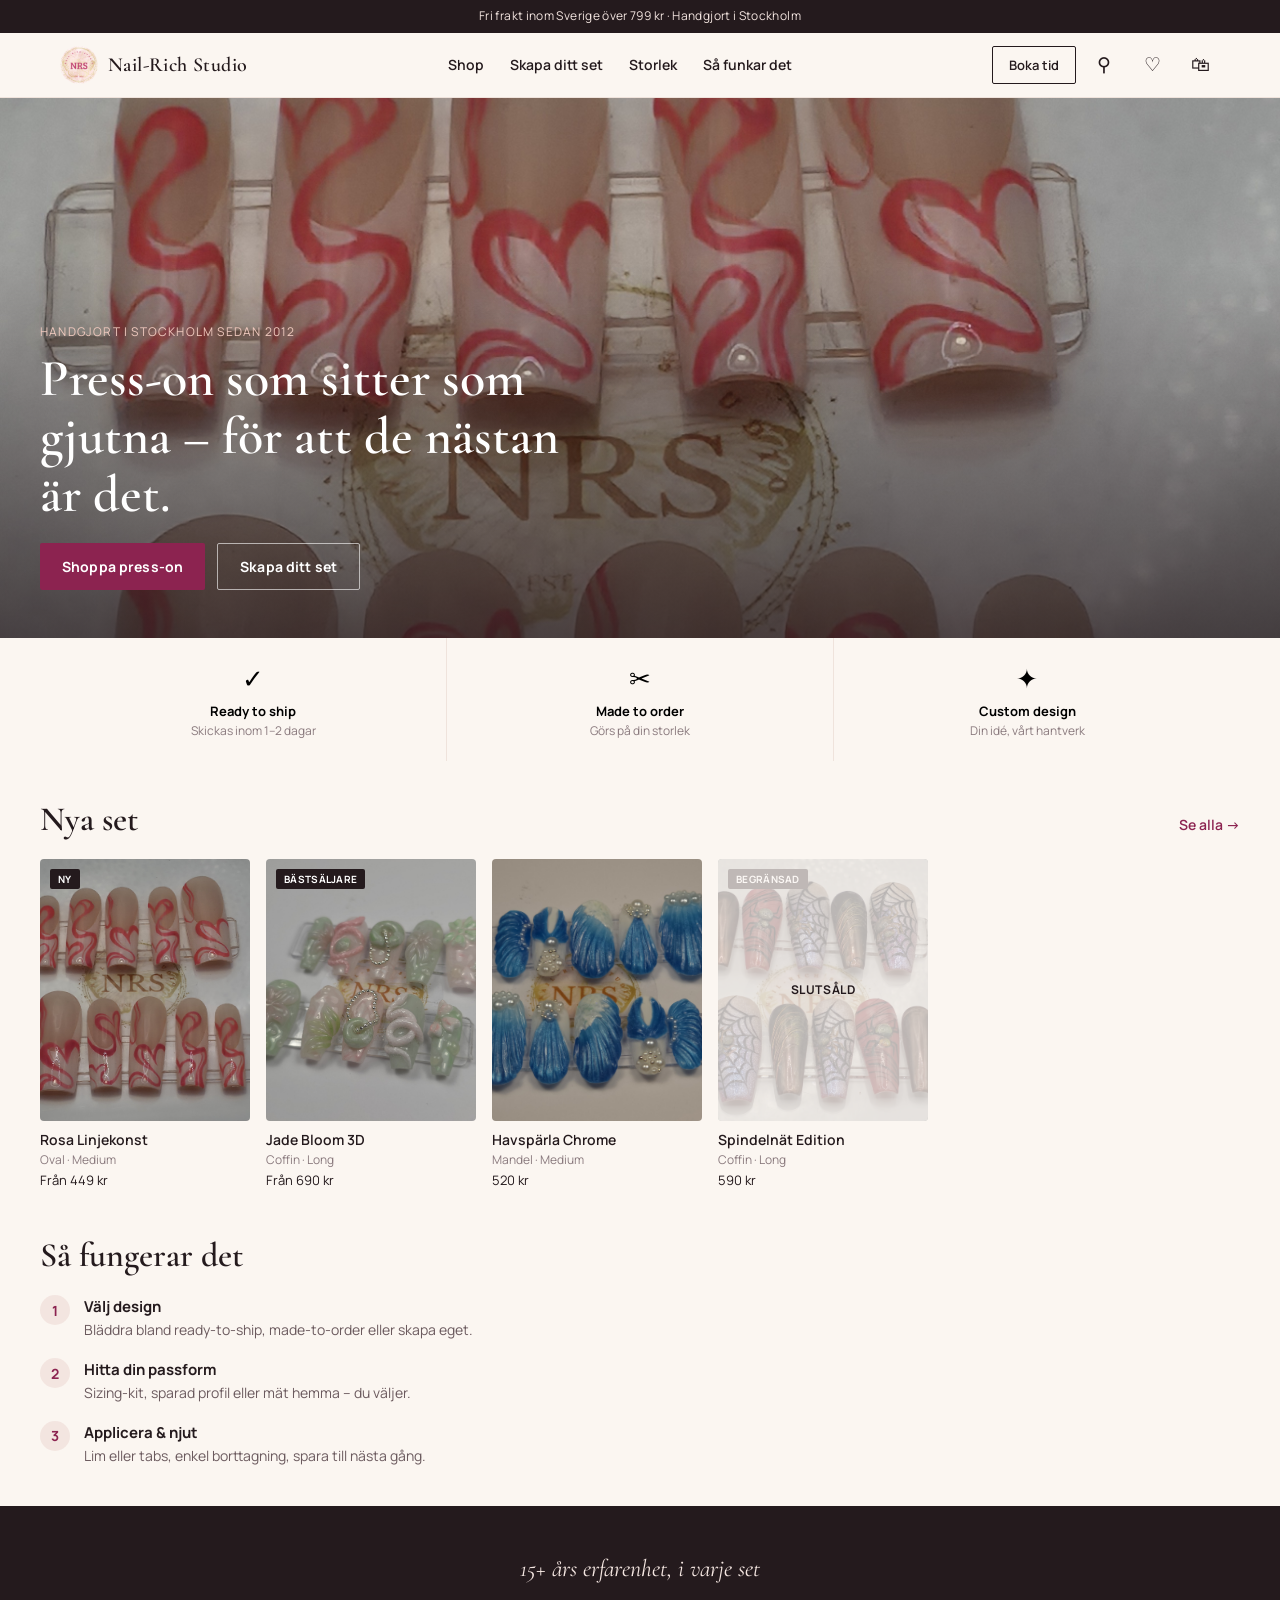
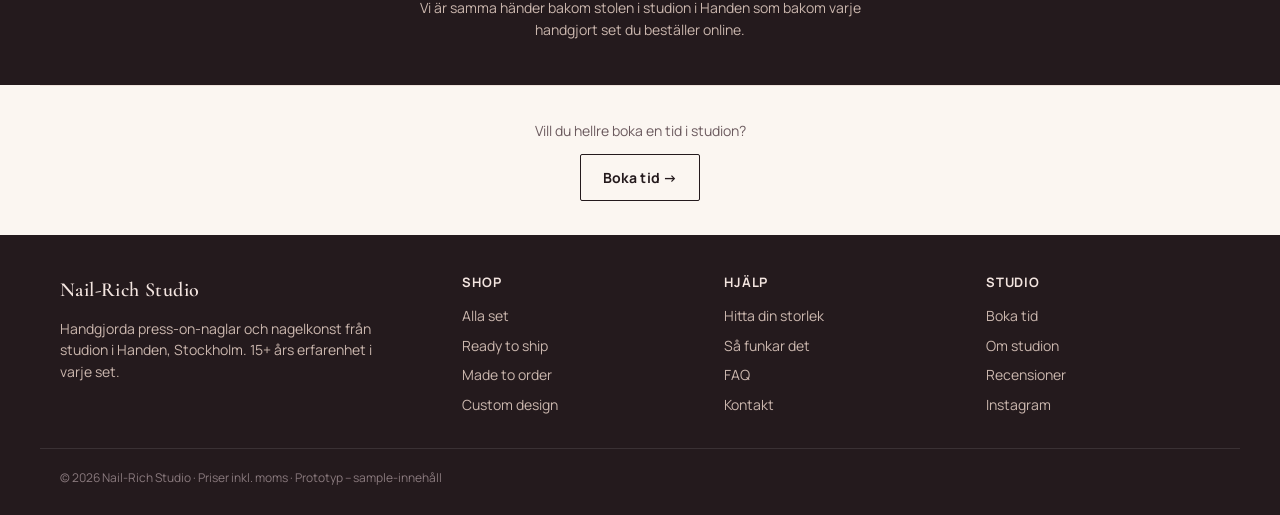
==== nailrichsite/site/index.html @ 7fcde363 "Add files via upload" ====
<!DOCTYPE html>
<html lang="sv">
<head>
<meta charset="utf-8">
<meta name="viewport" content="width=device-width, initial-scale=1">
<title>Nail-Rich Studio – Handgjorda press-on-naglar</title>
<meta name="description" content="Handgjorda press-on-naglar från Nail-Rich Studio i Stockholm. Ready to ship, made to order och custom design – med guidad storleksresa.">
<link rel="preconnect" href="https://fonts.googleapis.com">
<link rel="preconnect" href="https://fonts.gstatic.com" crossorigin>
<link href="https://fonts.googleapis.com/css2?family=Cormorant+Garamond:ital,wght@0,500;0,600;0,700;1,500&family=Manrope:wght@400;500;600;700;800&display=swap" rel="stylesheet">
<link rel="stylesheet" href="css/styles.css">
<link rel="icon" href="assets/logo.png">
</head>
<body>

<div class="announce">Fri frakt inom Sverige över 799 kr · Handgjort i Stockholm</div>

<header class="site-header">
  <div class="header-inner">
    <button class="brand" data-nav="home" aria-label="Till startsidan">
      <img src="assets/logo.png" alt="Nail-Rich Studio">
      <span class="brand-name">Nail&#8209;Rich Studio</span>
    </button>
    <nav class="main-nav" aria-label="Huvudmeny">
      <a href="#" data-nav="shop">Shop</a>
      <a href="#" data-nav="custom">Skapa ditt set</a>
      <a href="#" data-nav="sizing">Storlek</a>
      <a href="#" data-nav="home" data-scroll="how">Så funkar det</a>
    </nav>
    <div class="header-actions">
      <button class="book-link" type="button">Boka tid</button>
      <button class="icon-btn" data-nav="shop" aria-label="Sök">&#9906;</button>
      <button class="icon-btn" aria-label="Favoriter">&#9825;</button>
      <button class="icon-btn" id="cart-btn" aria-label="Kundvagn">
        &#128717;
        <span class="cart-count hidden" id="cart-count">0</span>
      </button>
    </div>
  </div>
</header>

<main id="app">

  <!-- HOME -->
  <section class="screen" id="screen-home">
    <div class="hero">
      <img src="assets/sample6.jpg" alt="Handmålade press-on-naglar med rosa linjekonst">
      <div class="hero-overlay"></div>
      <div class="hero-content">
        <div class="hero-eyebrow">Handgjort i Stockholm sedan 2012</div>
        <h1 class="hero-title">Press-on som sitter som gjutna – för att de nästan är det.</h1>
        <div class="hero-cta">
          <button class="btn btn-primary" data-nav="shop">Shoppa press-on</button>
          <button class="btn btn-ghost-light" data-nav="custom">Skapa ditt set</button>
        </div>
      </div>
    </div>

    <div class="wrap">
      <div class="type-tiles" style="margin-top:0;">
        <button class="type-tile" data-shop-type="ready">
          <div class="glyph">&#10003;</div>
          <div class="t-title">Ready to ship</div>
          <div class="t-sub">Skickas inom 1–2 dagar</div>
        </button>
        <button class="type-tile" data-shop-type="made">
          <div class="glyph">&#9986;</div>
          <div class="t-title">Made to order</div>
          <div class="t-sub">Görs på din storlek</div>
        </button>
        <button class="type-tile" data-nav="custom">
          <div class="glyph">&#10022;</div>
          <div class="t-title">Custom design</div>
          <div class="t-sub">Din idé, vårt hantverk</div>
        </button>
      </div>
    </div>

    <div class="wrap section">
      <div class="section-head">
        <h2 class="section-title">Nya set</h2>
        <button class="link-more" data-nav="shop">Se alla →</button>
      </div>
      <div class="product-scroll" id="featured-list"></div>
    </div>

    <div class="wrap section" id="how" style="padding-top:0;">
      <h2 class="section-title" style="margin-bottom:20px;">Så fungerar det</h2>
      <div class="steps">
        <div class="step"><div class="num">1</div><div><div class="s-title">Välj design</div><div class="s-body">Bläddra bland ready-to-ship, made-to-order eller skapa eget.</div></div></div>
        <div class="step"><div class="num">2</div><div><div class="s-title">Hitta din passform</div><div class="s-body">Sizing-kit, sparad profil eller mät hemma – du väljer.</div></div></div>
        <div class="step"><div class="num">3</div><div><div class="s-title">Applicera &amp; njut</div><div class="s-body">Lim eller tabs, enkel borttagning, spara till nästa gång.</div></div></div>
      </div>
    </div>

    <div class="band">
      <div class="quote">15+ års erfarenhet, i varje set</div>
      <div class="quote-sub">Vi är samma händer bakom stolen i studion i Handen som bakom varje handgjort set du beställer online.</div>
    </div>

    <div class="wrap book-band">
      <p>Vill du hellre boka en tid i studion?</p>
      <button class="btn btn-ghost">Boka tid →</button>
    </div>
  </section>

  <!-- SHOP -->
  <section class="screen hidden" id="screen-shop">
    <div class="wrap section" style="padding-top:24px;">
      <div class="back-row">
        <button class="back-btn" data-nav="home" aria-label="Tillbaka">←</button>
        <h1 class="page-title">Shop</h1>
      </div>
      <div class="filter-row" id="filter-row" role="group" aria-label="Filtrera efter produkttyp"></div>
      <div class="result-count" id="result-count"></div>
      <div class="product-grid" id="shop-list"></div>
      <div class="hidden" id="no-results" style="text-align:center; padding:48px 20px; color:#6b5a5e; font-size:14px;">
        Inga set matchar just nu.<br>
        <button class="link-more" id="clear-filters" style="margin-top:8px;">Rensa filter</button>
      </div>
    </div>
  </section>

  <!-- PRODUCT -->
  <section class="screen hidden" id="screen-product">
    <div class="pdp">
      <div class="pdp-media">
        <img id="pdp-img" src="" alt="">
        <button class="pdp-back" data-back-product aria-label="Tillbaka">←</button>
        <span class="badge pdp-badge hidden" id="pdp-badge"></span>
      </div>
      <div class="pdp-body">
        <div class="pdp-type" id="pdp-type"></div>
        <h1 class="pdp-title" id="pdp-title"></h1>
        <div class="pdp-price-row">
          <span class="pdp-price" id="pdp-price"></span>
          <span class="pdp-price-note">inkl. moms · pris exempel</span>
        </div>
        <p class="pdp-desc" id="pdp-desc"></p>

        <div class="config-group">
          <div class="config-label"><span>Form</span><span class="val" id="shape-val"></span></div>
          <div class="shape-opts" id="shape-opts" role="group" aria-label="Välj form"></div>
        </div>

        <div class="config-group">
          <div class="config-label"><span>Längd</span><span class="val" id="length-val"></span></div>
          <div class="length-opts" id="length-opts" role="group" aria-label="Välj längd"></div>
        </div>

        <div class="size-box">
          <div class="size-box-head">
            <span class="lbl">Storlek</span>
            <button class="size-help-link" data-nav="sizing">Jag vet inte min storlek →</button>
          </div>
          <div id="size-info"></div>
        </div>

        <div id="accordions"></div>

        <div class="pdp-add-inline" style="margin-top:24px; align-items:center; gap:16px;">
          <div class="sb-info">
            <div class="sb-price" id="pdp-inline-price"></div>
            <div class="sb-note" id="pdp-inline-note"></div>
          </div>
          <button class="btn btn-primary" data-add-cart>Lägg i kundvagn</button>
        </div>
      </div>
    </div>
    <div class="sticky-bar">
      <div class="sb-info">
        <div class="sb-price" id="pdp-sticky-price"></div>
        <div class="sb-note" id="pdp-sticky-note"></div>
      </div>
      <button class="btn btn-primary" data-add-cart>Lägg i kundvagn</button>
    </div>
  </section>

  <!-- SIZING -->
  <section class="screen hidden" id="screen-sizing">
    <div class="wrap section" style="padding-top:24px; max-width:720px;">
      <div class="back-row">
        <button class="back-btn" data-back-sizing aria-label="Tillbaka">←</button>
        <h1 class="page-title">Hitta din storlek</h1>
      </div>
      <p class="sizing-intro">Rätt storlek är det viktigaste för att ditt set ska kännas och sitta perfekt. Välj det sätt som passar dig.</p>

      <button class="method-card recommended" data-method="kit" aria-pressed="false">
        <div class="method-head">
          <div>
            <div class="method-tag">Rekommenderas</div>
            <div class="method-title">Beställ en sizing-kit</div>
          </div>
          <div class="method-price">149 kr*</div>
        </div>
        <div class="method-body">Provtips i alla storlekar hemskickade. Mest träffsäkra sättet, särskilt vid din första beställning.</div>
        <div class="method-note">*Pris exempel, väntar bekräftelse</div>
      </button>

      <button class="method-card" data-method="measure" aria-pressed="false">
        <div class="method-title">Mät hemma</div>
        <div class="method-body">Mät bredaste punkten på alla tio naglar med en tumstocksremsa. Något mindre exakt än en sizing-kit, men fungerar bra med noggrann mätning.</div>
      </button>

      <button class="method-card" data-method="profile" aria-pressed="false">
        <div class="method-title">Använd sparad profil</div>
        <div class="method-body">Har du handlat hos oss förut? Välj en tidigare sparad nagelprofil.</div>
      </button>

      <div id="sizing-panel"></div>
    </div>
  </section>

  <!-- CUSTOM -->
  <section class="screen hidden" id="screen-custom">
    <div class="wrap section" style="padding-top:24px; max-width:720px;">
      <div class="back-row">
        <button class="back-btn" data-nav="home" aria-label="Tillbaka">←</button>
        <h1 class="page-title">Skapa ditt set</h1>
      </div>
      <p class="custom-intro">Har du en idé, en bild eller ett tillfälle i åtanke? Berätta för oss så designar vi ett unikt Nail‑Rich Studio-set utifrån din inspiration – aldrig en direkt kopia av någon annans konstverk.</p>
      <div class="info-box">Riktpris: 450–1200 kr beroende på komplexitet*. Produktionstid: 2–4 veckor*.<br><span class="small">*Exempel, väntar bekräftelse från studion.</span></div>
      <div class="upload-zone">📎 Ladda upp inspirationsbilder (dra hit eller välj fil)</div>
      <button class="btn btn-primary btn-block">Starta din förfrågan</button>
    </div>
  </section>

  <!-- CONFIRMATION -->
  <section class="screen hidden" id="screen-confirmation">
    <div class="confirm-screen">
      <div class="confirm-icon">✓</div>
      <h1 class="section-title" style="font-size:32px;">Tack för din beställning!</h1>
      <div class="confirm-order">Ordernummer <strong>#NRS-10482</strong></div>
      <div class="confirm-note">Din sizing-kit skickas inom 1–2 dagar. När du mätt klart loggar du in och sparar din nagelprofil – då slutför vi din beställning direkt utan att du behöver välja om.</div>
      <button class="btn btn-primary" data-nav="home">Till startsidan</button>
    </div>
  </section>

</main>

<footer class="site-footer">
  <div class="wrap footer-grid">
    <div class="footer-col footer-brand">
      <span class="brand-name">Nail‑Rich Studio</span>
      <p>Handgjorda press-on-naglar och nagelkonst från studion i Handen, Stockholm. 15+ års erfarenhet i varje set.</p>
    </div>
    <div class="footer-col">
      <h4>Shop</h4>
      <a href="#" data-nav="shop">Alla set</a>
      <a href="#" data-shop-type="ready">Ready to ship</a>
      <a href="#" data-shop-type="made">Made to order</a>
      <a href="#" data-nav="custom">Custom design</a>
    </div>
    <div class="footer-col">
      <h4>Hjälp</h4>
      <a href="#" data-nav="sizing">Hitta din storlek</a>
      <a href="#" data-nav="home" data-scroll="how">Så funkar det</a>
      <a href="#">FAQ</a>
      <a href="#">Kontakt</a>
    </div>
    <div class="footer-col">
      <h4>Studio</h4>
      <a href="#">Boka tid</a>
      <a href="#">Om studion</a>
      <a href="#">Recensioner</a>
      <a href="#">Instagram</a>
    </div>
  </div>
  <div class="wrap footer-bottom">
    © 2026 Nail‑Rich Studio · Priser inkl. moms · Prototyp – sample-innehåll
  </div>
</footer>

<!-- Cart drawer -->
<div id="cart-root"></div>

<!-- Checkout -->
<div id="checkout-root"></div>

<script src="js/app.js"></script>
</body>
</html>
---- nailrichsite/site/css/styles.css ----
:root {
  --ink: #241A1D;
  --ivory: #FBF6F1;
  --canvas: #EFE3DC;
  --shell: #F3E5E0;
  --cerise: #8C2350;
  --cerise-dark: #6E1B3F;
  --brass: #A9895C;
  --success: #2F6B55;
  --success-bg: #E4EEE8;
  --warning: #7A4B2A;
  --error: #A43838;
  --border: #EFE3DC;
  --border-strong: #E7D4CC;
  --muted: #8a7a7e;
  --text-soft: #4a3d40;
  --disabled: #D8C3B8;

  --font-display: 'Cormorant Garamond', Georgia, 'Times New Roman', serif;
  --font-ui: 'Manrope', -apple-system, BlinkMacSystemFont, 'Segoe UI', sans-serif;

  --wrap: 1200px;
  --radius-sm: 2px;
  --radius: 6px;
  --shadow-card: 0 4px 18px rgba(36, 26, 29, 0.08);
  --shadow-lg: 0 30px 60px rgba(36, 26, 29, 0.25);
}

* { box-sizing: border-box; }

html { scroll-behavior: smooth; }

body {
  margin: 0;
  background: var(--ivory);
  color: var(--ink);
  font-family: var(--font-ui);
  font-size: 16px;
  line-height: 1.55;
  -webkit-font-smoothing: antialiased;
}

img { max-width: 100%; display: block; }

h1, h2, h3, h4 {
  font-family: var(--font-display);
  font-weight: 600;
  color: var(--ink);
  margin: 0;
  line-height: 1.12;
}

a { color: var(--cerise); text-decoration: none; }
a:hover { color: var(--cerise-dark); }

button { font-family: var(--font-ui); cursor: pointer; }

:focus-visible {
  outline: 3px solid var(--cerise);
  outline-offset: 2px;
  border-radius: 3px;
}

.wrap { max-width: var(--wrap); margin: 0 auto; padding: 0 20px; }

.hidden { display: none !important; }

.sr-only {
  position: absolute; width: 1px; height: 1px; padding: 0; margin: -1px;
  overflow: hidden; clip: rect(0,0,0,0); white-space: nowrap; border: 0;
}

/* ---------- Buttons ---------- */
.btn {
  display: inline-flex; align-items: center; justify-content: center; gap: 8px;
  border: none; border-radius: var(--radius-sm);
  font-weight: 700; font-size: 14px; letter-spacing: .01em;
  padding: 13px 22px; transition: background .15s ease, color .15s ease, border-color .15s ease;
  min-height: 44px;
}
.btn-primary { background: var(--cerise); color: #fff; }
.btn-primary:hover { background: var(--cerise-dark); }
.btn-primary:disabled { background: var(--disabled); cursor: not-allowed; }
.btn-ghost { background: transparent; color: var(--ink); border: 1px solid var(--ink); }
.btn-ghost:hover { background: var(--ink); color: var(--ivory); }
.btn-ghost-light { background: transparent; color: #fff; border: 1px solid rgba(255,255,255,.6); }
.btn-ghost-light:hover { background: rgba(255,255,255,.14); }
.btn-block { width: 100%; }

/* ---------- Announcement + Header ---------- */
.announce {
  background: var(--ink); color: #F3E5E0; font-size: 12px;
  text-align: center; padding: 7px 16px; letter-spacing: .03em;
}

.site-header {
  position: sticky; top: 0; z-index: 40;
  background: var(--ivory); border-bottom: 1px solid var(--border);
}
.header-inner {
  display: flex; align-items: center; justify-content: space-between;
  padding: 12px 20px; max-width: var(--wrap); margin: 0 auto; gap: 16px;
}
.brand { display: flex; align-items: center; gap: 10px; cursor: pointer; background: none; border: none; padding: 0; }
.brand img { width: 38px; height: 38px; border-radius: 50%; object-fit: cover; }
.brand-name {
  font-family: var(--font-display); font-weight: 600; font-size: 20px;
  color: var(--ink); letter-spacing: .02em; white-space: nowrap;
}
.main-nav { display: none; gap: 26px; }
.main-nav a { color: var(--ink); font-size: 14px; font-weight: 600; }
.main-nav a:hover { color: var(--cerise); }
.header-actions { display: flex; align-items: center; gap: 8px; }
.icon-btn {
  background: none; border: none; padding: 8px; font-size: 19px; line-height: 1;
  color: var(--ink); position: relative; border-radius: 50%; min-width: 40px; min-height: 40px;
}
.icon-btn:hover { background: var(--shell); }
.cart-count {
  position: absolute; top: 2px; right: 2px; background: var(--cerise); color: #fff;
  font-size: 10px; font-weight: 700; border-radius: 50%; width: 17px; height: 17px;
  display: flex; align-items: center; justify-content: center;
}
.book-link {
  display: none; border: 1px solid var(--ink); color: var(--ink);
  background: transparent; padding: 9px 16px; font-size: 13px; font-weight: 600;
  border-radius: var(--radius-sm);
}
.book-link:hover { background: var(--ink); color: var(--ivory); }

/* ---------- Screen scaffolding ---------- */
.screen { animation: fade .3s ease; }
@keyframes fade { from { opacity: 0; transform: translateY(6px); } to { opacity: 1; transform: translateY(0); } }
@media (prefers-reduced-motion: reduce) {
  .screen { animation: none; }
  html { scroll-behavior: auto; }
}

.back-row { display: flex; align-items: center; gap: 10px; margin-bottom: 16px; }
.back-btn {
  background: none; border: none; font-size: 20px; padding: 6px 8px;
  color: var(--ink); border-radius: 50%; line-height: 1;
}
.back-btn:hover { background: var(--shell); }
.page-title { font-size: 30px; }
.section-title { font-size: 28px; }

/* ---------- Hero ---------- */
.hero {
  position: relative; overflow: hidden; border-radius: 0;
  min-height: 460px; display: flex;
}
.hero img { position: absolute; inset: 0; width: 100%; height: 100%; object-fit: cover; object-position: 60% 30%; }
.hero-overlay { position: absolute; inset: 0; background: linear-gradient(180deg, rgba(36,26,29,0) 30%, rgba(36,26,29,.7) 100%); }
.hero-content { position: relative; align-self: flex-end; padding: 32px 24px; color: #fff; max-width: 640px; z-index: 2; }
.hero-eyebrow { font-size: 12px; letter-spacing: .1em; text-transform: uppercase; color: #EFC9BE; margin-bottom: 8px; }
.hero-title { font-size: 36px; color: #fff; margin: 0 0 18px; }
.hero-cta { display: flex; gap: 12px; flex-wrap: wrap; }

/* ---------- Type tiles ---------- */
.type-tiles {
  display: grid; grid-template-columns: repeat(3, 1fr); gap: 1px;
  background: var(--border); margin: 0;
}
.type-tile { background: var(--ivory); padding: 22px 12px; text-align: center; border: none; cursor: pointer; }
.type-tile:hover { background: var(--shell); }
.type-tile .glyph { font-size: 26px; }
.type-tile .t-title { font-size: 13px; font-weight: 700; margin-top: 6px; }
.type-tile .t-sub { font-size: 12px; color: var(--muted); margin-top: 2px; }

/* ---------- Sections ---------- */
.section { padding: 40px 0; }
.section-head { display: flex; align-items: baseline; justify-content: space-between; margin-bottom: 20px; gap: 12px; }
.link-more { font-size: 14px; font-weight: 600; color: var(--cerise); background: none; border: none; padding: 0; }

/* ---------- Product grid + cards ---------- */
.product-scroll { display: flex; gap: 16px; overflow-x: auto; padding-bottom: 8px; scroll-snap-type: x mandatory; }
.product-scroll .product-card { flex: 0 0 170px; scroll-snap-align: start; }

.product-grid { display: grid; grid-template-columns: repeat(2, 1fr); gap: 18px; }

.product-card { cursor: pointer; text-align: left; background: none; border: none; padding: 0; width: 100%; font-family: var(--font-ui); }
.product-card .media { position: relative; border-radius: 4px; overflow: hidden; background: var(--shell); aspect-ratio: 4 / 5; }
.product-card .media img { width: 100%; height: 100%; object-fit: cover; transition: transform .4s ease; }
.product-card:hover .media img { transform: scale(1.04); }
.badge {
  position: absolute; top: 10px; left: 10px; background: var(--ink); color: #fff;
  font-size: 10px; padding: 3px 8px; border-radius: var(--radius-sm); letter-spacing: .03em; text-transform: uppercase; font-weight: 700;
}
.sold-overlay {
  position: absolute; inset: 0; background: rgba(251,246,241,.72);
  display: flex; align-items: center; justify-content: center;
}
.sold-overlay span { font-size: 12px; font-weight: 700; letter-spacing: .05em; text-transform: uppercase; color: var(--ink); }
.product-card .p-title { font-size: 14px; font-weight: 600; margin-top: 10px; color: var(--ink); line-height: 1.3; }
.product-card .p-meta { font-size: 12px; color: var(--muted); margin-top: 2px; }
.product-card .p-price { font-size: 13px; color: var(--ink); margin-top: 3px; }

/* ---------- Filters ---------- */
.filter-row { display: flex; gap: 10px; overflow-x: auto; margin-bottom: 16px; padding-bottom: 4px; flex-wrap: wrap; }
.chip {
  flex: 0 0 auto; white-space: nowrap; font-size: 13px; padding: 8px 15px;
  border-radius: 20px; cursor: pointer; font-weight: 600;
  background: var(--shell); color: var(--ink); border: 1px solid var(--border-strong);
}
.chip[aria-pressed="true"] { background: var(--cerise); color: #fff; border-color: var(--cerise); }
.result-count { font-size: 13px; color: var(--muted); margin-bottom: 14px; }

/* ---------- "Så fungerar det" ---------- */
.steps { display: flex; flex-direction: column; gap: 18px; max-width: 640px; }
.step { display: flex; gap: 14px; align-items: flex-start; }
.step .num {
  width: 30px; height: 30px; border-radius: 50%; background: var(--shell); color: var(--cerise);
  font-weight: 700; font-size: 14px; display: flex; align-items: center; justify-content: center; flex-shrink: 0;
}
.step .s-title { font-weight: 700; font-size: 15px; }
.step .s-body { font-size: 14px; color: #6b5a5e; }

/* ---------- Editorial band ---------- */
.band { background: var(--ink); color: #F3E5E0; padding: 44px 20px; text-align: center; }
.band .quote { font-family: var(--font-display); font-style: italic; font-size: 24px; margin-bottom: 10px; }
.band .quote-sub { font-size: 14px; color: #cbb7ae; max-width: 460px; margin: 0 auto; }

.book-band { padding: 34px 0; text-align: center; border-top: 1px solid var(--border); }
.book-band p { font-size: 14px; color: #6b5a5e; margin: 0 0 12px; }

/* ---------- Product detail ---------- */
.pdp { display: grid; grid-template-columns: 1fr; gap: 0; }
.pdp-media { position: relative; }
.pdp-media img { width: 100%; aspect-ratio: 4 / 3.4; object-fit: cover; }
.pdp-back {
  position: absolute; top: 16px; left: 16px; background: rgba(251,246,241,.92);
  width: 40px; height: 40px; border-radius: 50%; border: none; font-size: 18px;
  display: flex; align-items: center; justify-content: center;
}
.pdp-badge { position: absolute; top: auto; bottom: 16px; left: 16px; }
.pdp-body { padding: 24px 20px 120px; max-width: 640px; }
.pdp-type { font-size: 11px; letter-spacing: .05em; text-transform: uppercase; color: var(--brass); font-weight: 700; }
.pdp-title { font-size: 30px; margin: 8px 0 6px; }
.pdp-price-row { display: flex; align-items: baseline; gap: 8px; margin-bottom: 12px; }
.pdp-price { font-size: 22px; font-weight: 700; }
.pdp-price-note { font-size: 12px; color: var(--muted); }
.pdp-desc { font-size: 15px; color: var(--text-soft); line-height: 1.65; margin: 0 0 22px; }

.config-group { margin-bottom: 20px; }
.config-label { font-size: 12px; font-weight: 700; margin-bottom: 10px; display: flex; justify-content: space-between; }
.config-label .val { font-weight: 400; color: var(--muted); }
.shape-opts { display: flex; gap: 10px; flex-wrap: wrap; }
.shape-opt {
  width: 48px; height: 48px; border-radius: 50%; border: 2px solid var(--border-strong);
  background: var(--shell); display: flex; align-items: center; justify-content: center;
  cursor: pointer; font-size: 18px; color: var(--ink);
}
.shape-opt[aria-pressed="true"] { border-color: var(--cerise); background: var(--cerise); color: #fff; }
.length-opts { display: flex; gap: 8px; }
.length-opt {
  flex: 1; text-align: center; padding: 10px 0; border-radius: var(--radius-sm);
  border: 1px solid var(--border-strong); background: var(--ivory); color: var(--ink);
  font-size: 12px; font-weight: 600; cursor: pointer; min-height: 44px;
}
.length-opt[aria-pressed="true"] { border-color: var(--cerise); background: var(--cerise); color: #fff; }

.size-box { background: var(--shell); border-radius: var(--radius); padding: 16px; margin-bottom: 20px; }
.size-box-head { display: flex; justify-content: space-between; align-items: center; margin-bottom: 8px; }
.size-box-head .lbl { font-size: 12px; font-weight: 700; }
.size-help-link { font-size: 13px; color: var(--cerise); font-weight: 700; background: none; border: none; padding: 0; }
.size-status { font-size: 13px; color: var(--ink); }
.size-empty { font-size: 13px; color: var(--warning); }

.accordion-item { border-top: 1px solid var(--border); }
.accordion-head {
  width: 100%; display: flex; justify-content: space-between; align-items: center;
  background: none; border: none; padding: 16px 0; font-size: 14px; font-weight: 700;
  color: var(--ink); font-family: var(--font-ui); text-align: left;
}
.accordion-body { font-size: 14px; color: var(--text-soft); line-height: 1.65; padding: 0 0 16px; }

.sticky-bar {
  position: fixed; bottom: 0; left: 0; right: 0; background: var(--ivory);
  border-top: 1px solid var(--border); padding: 12px 20px; display: flex;
  align-items: center; gap: 14px; z-index: 30; box-shadow: 0 -4px 18px rgba(36,26,29,.08);
}
.sticky-bar .sb-info { flex: 1; }
.sticky-bar .sb-price { font-size: 16px; font-weight: 700; }
.sticky-bar .sb-note { font-size: 12px; color: var(--muted); }

/* ---------- Sizing ---------- */
.sizing-intro { font-size: 15px; color: var(--text-soft); margin: 0 0 22px; max-width: 640px; }
.method-card {
  border: 1px solid var(--border-strong); border-radius: var(--radius); padding: 18px;
  margin-bottom: 14px; cursor: pointer; background: var(--ivory); width: 100%; text-align: left; font-family: var(--font-ui);
}
.method-card.recommended { border: 2px solid var(--cerise); }
.method-card[aria-pressed="true"] { border-color: var(--cerise); box-shadow: 0 0 0 1px var(--cerise); }
.method-head { display: flex; justify-content: space-between; align-items: flex-start; gap: 10px; }
.method-tag { font-size: 11px; font-weight: 700; color: var(--cerise); text-transform: uppercase; letter-spacing: .03em; }
.method-title { font-size: 16px; font-weight: 700; margin-top: 2px; }
.method-price { font-size: 14px; font-weight: 700; white-space: nowrap; }
.method-body { font-size: 14px; color: var(--text-soft); margin-top: 8px; line-height: 1.55; }
.method-note { font-size: 12px; color: var(--muted); margin-top: 6px; }

.sizing-panel { margin-top: 24px; padding-top: 20px; border-top: 1px solid var(--border); max-width: 640px; }
.sizing-panel h3 { font-size: 20px; margin-bottom: 12px; }
.finger-list { display: flex; flex-direction: column; gap: 8px; margin-bottom: 16px; }
.finger-row {
  display: flex; justify-content: space-between; align-items: center; font-size: 13px;
  padding: 10px 12px; background: var(--shell); border-radius: 4px;
}
.finger-row .mm { color: var(--muted); }
.confirm-check { display: flex; gap: 10px; align-items: flex-start; font-size: 13px; color: var(--text-soft); margin-bottom: 16px; cursor: pointer; }
.confirm-check input { margin-top: 3px; width: 18px; height: 18px; }
.profile-card {
  border: 1px solid var(--border-strong); border-radius: var(--radius); padding: 14px;
  cursor: pointer; display: flex; justify-content: space-between; align-items: center; background: var(--ivory); width: 100%; text-align: left; font-family: var(--font-ui);
}
.profile-card .pc-name { font-size: 14px; font-weight: 700; }
.profile-card .pc-date { font-size: 12px; color: var(--muted); }
.profile-card .pc-pick { font-size: 13px; color: var(--cerise); font-weight: 700; }

/* ---------- Custom ---------- */
.custom-intro { font-size: 15px; color: var(--text-soft); line-height: 1.65; margin: 0 0 18px; max-width: 640px; }
.info-box { background: var(--shell); border-radius: var(--radius); padding: 16px; font-size: 14px; color: var(--text-soft); margin-bottom: 20px; line-height: 1.6; max-width: 640px; }
.info-box .small { color: var(--muted); }
.upload-zone {
  border: 1px dashed #C9A895; border-radius: var(--radius); padding: 32px; text-align: center;
  color: var(--muted); font-size: 14px; margin-bottom: 18px; max-width: 640px;
}

/* ---------- Confirmation ---------- */
.confirm-screen { padding: 56px 20px; text-align: center; max-width: 520px; margin: 0 auto; }
.confirm-icon {
  width: 60px; height: 60px; border-radius: 50%; background: var(--success-bg); color: var(--success);
  font-size: 30px; display: flex; align-items: center; justify-content: center; margin: 0 auto 20px;
}
.confirm-order { font-size: 14px; color: var(--text-soft); margin-bottom: 22px; }
.confirm-note { background: var(--shell); border-radius: var(--radius); padding: 18px; text-align: left; font-size: 14px; color: var(--text-soft); line-height: 1.7; margin-bottom: 24px; }

/* ---------- Cart drawer ---------- */
.overlay { position: fixed; inset: 0; background: rgba(36,26,29,.45); z-index: 50; animation: fade .2s ease; }
.drawer {
  position: fixed; top: 0; right: 0; bottom: 0; width: 90%; max-width: 400px;
  background: var(--ivory); z-index: 51; display: flex; flex-direction: column;
  box-shadow: -8px 0 24px rgba(0,0,0,.15); animation: slidein .25s ease;
}
@keyframes slidein { from { transform: translateX(100%); } to { transform: translateX(0); } }
@media (prefers-reduced-motion: reduce) { .drawer, .overlay { animation: none; } }
.drawer-head { padding: 18px 20px; border-bottom: 1px solid var(--border); display: flex; justify-content: space-between; align-items: center; }
.drawer-head .title { font-family: var(--font-display); font-size: 20px; font-weight: 600; }
.drawer-close { background: none; border: none; font-size: 20px; padding: 6px; line-height: 1; }
.drawer-body { flex: 1; overflow-y: auto; padding: 16px 20px; }
.cart-item { display: flex; gap: 12px; margin-bottom: 16px; padding-bottom: 16px; border-bottom: 1px solid var(--border); }
.cart-item img { width: 64px; height: 78px; object-fit: cover; border-radius: 3px; }
.cart-item .ci-title { font-size: 14px; font-weight: 700; }
.cart-item .ci-meta { font-size: 12px; color: var(--muted); margin-top: 2px; }
.cart-item .ci-warn { font-size: 12px; color: var(--error); margin-top: 4px; }
.cart-item .ci-price { font-size: 13px; font-weight: 700; margin-top: 5px; }
.cart-empty { text-align: center; padding: 48px 12px; color: var(--muted); font-size: 14px; }
.drawer-foot { padding: 18px 20px; border-top: 1px solid var(--border); }
.subtotal-row { display: flex; justify-content: space-between; font-size: 14px; margin-bottom: 14px; }

/* ---------- Checkout ---------- */
.checkout-panel {
  position: fixed; inset: 0; background: var(--ivory); z-index: 60; display: flex; flex-direction: column;
}
.checkout-head { padding: 16px 20px; border-bottom: 1px solid var(--border); display: flex; align-items: center; gap: 10px; }
.checkout-head .title { font-family: var(--font-display); font-size: 20px; font-weight: 600; }
.checkout-scroll { flex: 1; overflow-y: auto; }
.checkout-inner { max-width: 640px; margin: 0 auto; padding: 24px 20px; }
.co-step-label { font-size: 13px; font-weight: 700; color: var(--cerise); margin: 0 0 10px; }
.co-fields { display: flex; flex-direction: column; gap: 10px; margin-bottom: 26px; }
.co-fields input {
  padding: 12px; border: 1px solid var(--border-strong); border-radius: 3px; font-size: 15px; font-family: var(--font-ui);
  min-height: 44px;
}
.co-fields .row { display: flex; gap: 10px; }
.pay-opt { padding: 14px; border: 1px solid var(--border-strong); border-radius: 3px; font-size: 14px; display: flex; justify-content: space-between; margin-bottom: 10px; }
.pay-opt .ph { color: var(--muted); font-size: 12px; }
.summary-box { background: var(--shell); border-radius: var(--radius); padding: 16px; font-size: 14px; }
.summary-box .s-row { display: flex; justify-content: space-between; margin-bottom: 8px; }
.summary-box .s-vat { color: var(--muted); font-size: 12px; }
.summary-box .s-total { font-weight: 700; border-top: 1px solid var(--border-strong); padding-top: 10px; margin-top: 4px; }
.checkout-foot { padding: 16px 20px; border-top: 1px solid var(--border); }
.checkout-foot .inner { max-width: 640px; margin: 0 auto; }

/* ---------- Footer ---------- */
.site-footer { background: var(--ink); color: #cbb7ae; padding: 40px 0 28px; margin-top: 0; }
.footer-grid { display: grid; grid-template-columns: 1fr; gap: 28px; }
.footer-col h4 { color: #F3E5E0; font-family: var(--font-ui); font-size: 13px; text-transform: uppercase; letter-spacing: .06em; font-weight: 700; margin-bottom: 12px; }
.footer-col a { display: block; color: #cbb7ae; font-size: 14px; padding: 4px 0; }
.footer-col a:hover { color: #fff; }
.footer-brand .brand-name { color: #F3E5E0; }
.footer-brand p { font-size: 14px; max-width: 320px; margin: 12px 0 0; }
.footer-bottom { border-top: 1px solid rgba(255,255,255,.1); margin-top: 28px; padding-top: 20px; font-size: 12px; color: #8a7a7e; }

/* ---------- Responsive ---------- */
@media (min-width: 680px) {
  .product-grid { grid-template-columns: repeat(3, 1fr); }
  .footer-grid { grid-template-columns: 1.4fr 1fr 1fr; }
  .co-fields, .pay-opt-wrap { }
}
@media (min-width: 900px) {
  .main-nav { display: flex; }
  .book-link { display: inline-flex; }
  .hero { min-height: 540px; }
  .hero-title { font-size: 52px; }
  .hero-content { padding: 48px 40px; }
  .product-grid { grid-template-columns: repeat(4, 1fr); }
  .product-scroll .product-card { flex: 0 0 210px; }
  .pdp { grid-template-columns: 1fr 1fr; gap: 40px; align-items: start; max-width: var(--wrap); margin: 0 auto; padding: 24px 20px 60px; }
  .pdp-media { position: sticky; top: 90px; }
  .pdp-media img { aspect-ratio: 4 / 5; border-radius: var(--radius); }
  .pdp-body { padding: 0; padding-bottom: 0; }
  .pdp-title { font-size: 38px; }
  .sticky-bar { display: none; }
  .pdp-add-inline { display: flex; }
  .section-title, .page-title { font-size: 34px; }
}
@media (max-width: 899px) {
  .pdp-add-inline { display: none; }
}
@media (min-width: 1100px) {
  .footer-grid { grid-template-columns: 1.6fr 1fr 1fr 1fr; }
}
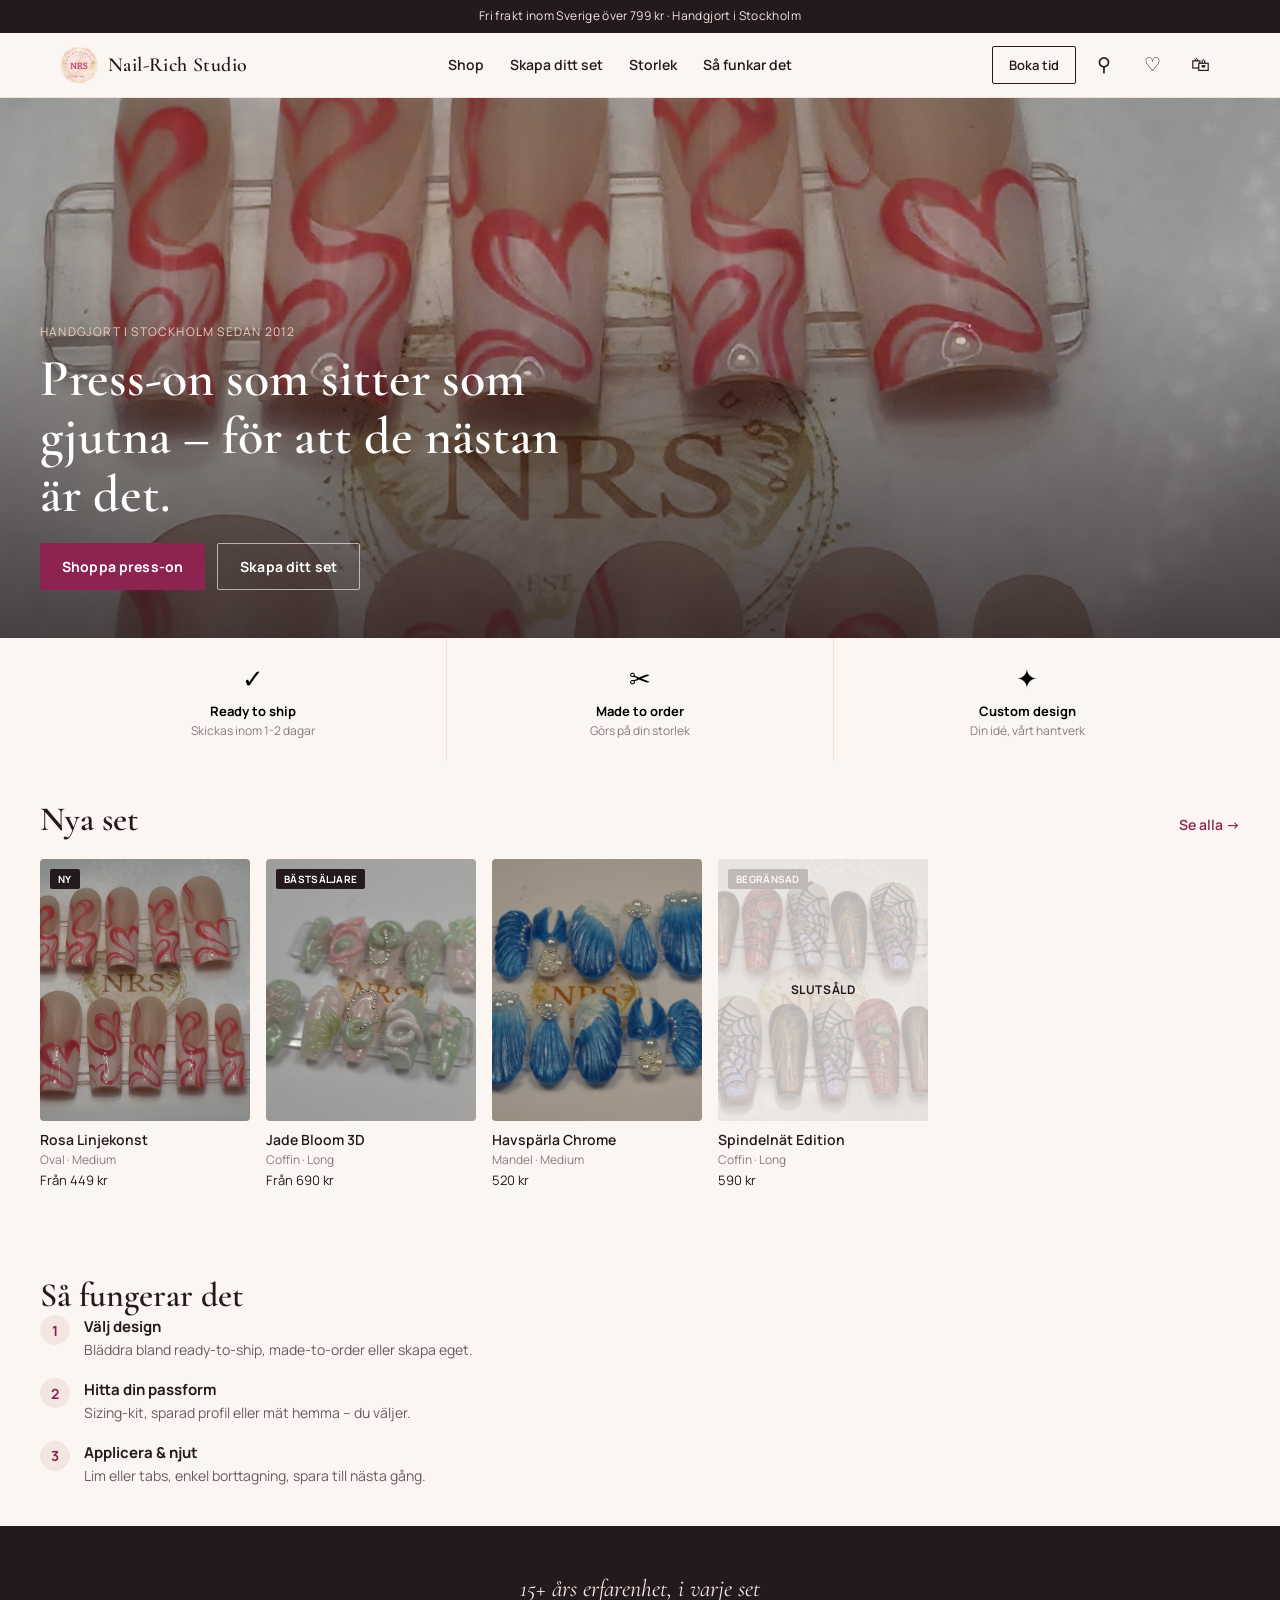
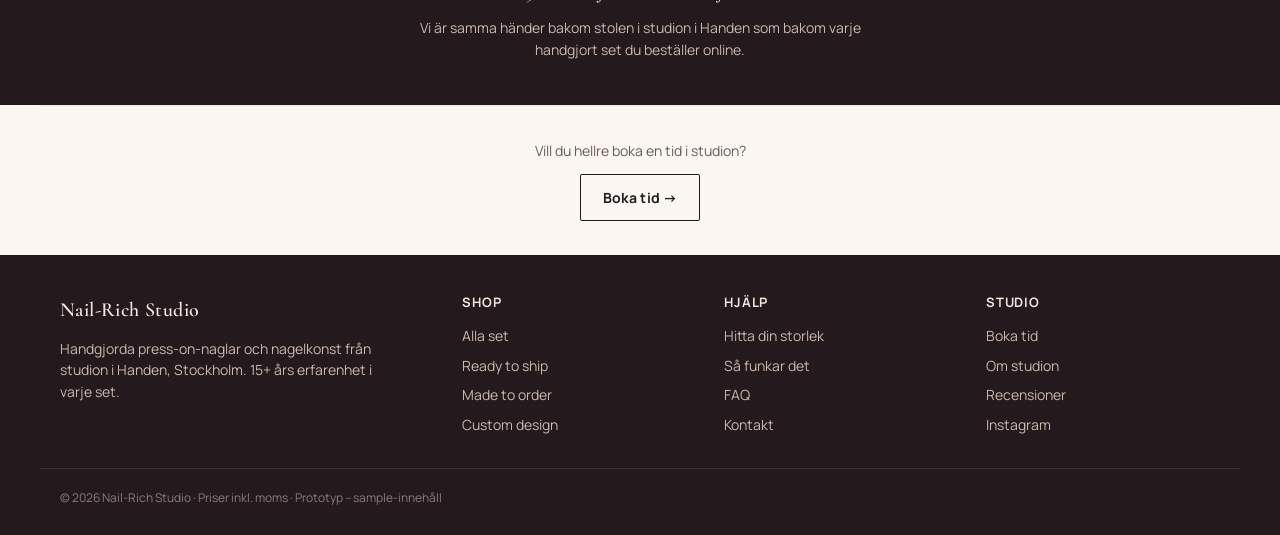
==== commit b9cb307a: "Add 2 files" ====
--- a/nailrichsite/site/index.html
+++ b/nailrichsite/site/index.html
@@ -3,12 +3,16 @@
 <head>
 <meta charset="utf-8">
 <meta name="viewport" content="width=device-width, initial-scale=1">
-<title>Nail-Rich Studio – Handgjorda press-on-naglar</title>
+<title>Nail-Rich Studio - Handgjorda press-on-naglar</title>
 <meta name="description" content="Handgjorda press-on-naglar från Nail-Rich Studio i Stockholm. Ready to ship, made to order och custom design – med guidad storleksresa.">
 <link rel="preconnect" href="https://fonts.googleapis.com">
 <link rel="preconnect" href="https://fonts.gstatic.com" crossorigin>
 <link href="https://fonts.googleapis.com/css2?family=Cormorant+Garamond:ital,wght@0,500;0,600;0,700;1,500&family=Manrope:wght@400;500;600;700;800&display=swap" rel="stylesheet">
 <link rel="stylesheet" href="css/styles.css">
+<style>
+  .screen-custom .wrap.section { padding-top: 24px; max-width: 720px; }
+  .screen-confirmation .section-title { font-size: 32px; }
+</style>
 <link rel="icon" href="assets/logo.png">
 </head>
 <body>
@@ -57,11 +61,11 @@
     </div>
 
     <div class="wrap">
-      <div class="type-tiles" style="margin-top:0;">
+      <div class="type-tiles type-tiles-home">
         <button class="type-tile" data-shop-type="ready">
           <div class="glyph">&#10003;</div>
           <div class="t-title">Ready to ship</div>
-          <div class="t-sub">Skickas inom 1–2 dagar</div>
+          <div class="t-sub">Skickas inom 1-2 dagar</div>
         </button>
         <button class="type-tile" data-shop-type="made">
           <div class="glyph">&#9986;</div>
@@ -84,8 +88,8 @@
       <div class="product-scroll" id="featured-list"></div>
     </div>
 
-    <div class="wrap section" id="how" style="padding-top:0;">
-      <h2 class="section-title" style="margin-bottom:20px;">Så fungerar det</h2>
+    <div class="wrap section" id="how">
+      <h2 class="section-title no-margin-bottom">Så fungerar det</h2>
       <div class="steps">
         <div class="step"><div class="num">1</div><div><div class="s-title">Välj design</div><div class="s-body">Bläddra bland ready-to-ship, made-to-order eller skapa eget.</div></div></div>
         <div class="step"><div class="num">2</div><div><div class="s-title">Hitta din passform</div><div class="s-body">Sizing-kit, sparad profil eller mät hemma – du väljer.</div></div></div>
@@ -106,7 +110,7 @@
 
   <!-- SHOP -->
   <section class="screen hidden" id="screen-shop">
-    <div class="wrap section" style="padding-top:24px;">
+    <div class="wrap section pad-top-24">
       <div class="back-row">
         <button class="back-btn" data-nav="home" aria-label="Tillbaka">←</button>
         <h1 class="page-title">Shop</h1>
@@ -114,9 +118,9 @@
       <div class="filter-row" id="filter-row" role="group" aria-label="Filtrera efter produkttyp"></div>
       <div class="result-count" id="result-count"></div>
       <div class="product-grid" id="shop-list"></div>
-      <div class="hidden" id="no-results" style="text-align:center; padding:48px 20px; color:#6b5a5e; font-size:14px;">
+      <div class="hidden" id="no-results" class="no-results">
         Inga set matchar just nu.<br>
-        <button class="link-more" id="clear-filters" style="margin-top:8px;">Rensa filter</button>
+        <button class="link-more mt-8" id="clear-filters">Rensa filter</button>
       </div>
     </div>
   </section>
@@ -158,7 +162,7 @@
 
         <div id="accordions"></div>
 
-        <div class="pdp-add-inline" style="margin-top:24px; align-items:center; gap:16px;">
+        <div class="pdp-add-inline pad-top-24 align-center-gap16">
           <div class="sb-info">
             <div class="sb-price" id="pdp-inline-price"></div>
             <div class="sb-note" id="pdp-inline-note"></div>
@@ -178,7 +182,7 @@
 
   <!-- SIZING -->
   <section class="screen hidden" id="screen-sizing">
-    <div class="wrap section" style="padding-top:24px; max-width:720px;">
+    <div class="wrap section pad-top-24 max-w-720">
       <div class="back-row">
         <button class="back-btn" data-back-sizing aria-label="Tillbaka">←</button>
         <h1 class="page-title">Hitta din storlek</h1>
@@ -213,7 +217,7 @@
 
   <!-- CUSTOM -->
   <section class="screen hidden" id="screen-custom">
-    <div class="wrap section" style="padding-top:24px; max-width:720px;">
+    <div class="wrap section">
       <div class="back-row">
         <button class="back-btn" data-nav="home" aria-label="Tillbaka">←</button>
         <h1 class="page-title">Skapa ditt set</h1>
@@ -229,7 +233,7 @@
   <section class="screen hidden" id="screen-confirmation">
     <div class="confirm-screen">
       <div class="confirm-icon">✓</div>
-      <h1 class="section-title" style="font-size:32px;">Tack för din beställning!</h1>
+      <h1 class="section-title">Tack för din beställning!</h1>
       <div class="confirm-order">Ordernummer <strong>#NRS-10482</strong></div>
       <div class="confirm-note">Din sizing-kit skickas inom 1–2 dagar. När du mätt klart loggar du in och sparar din nagelprofil – då slutför vi din beställning direkt utan att du behöver välja om.</div>
       <button class="btn btn-primary" data-nav="home">Till startsidan</button>
